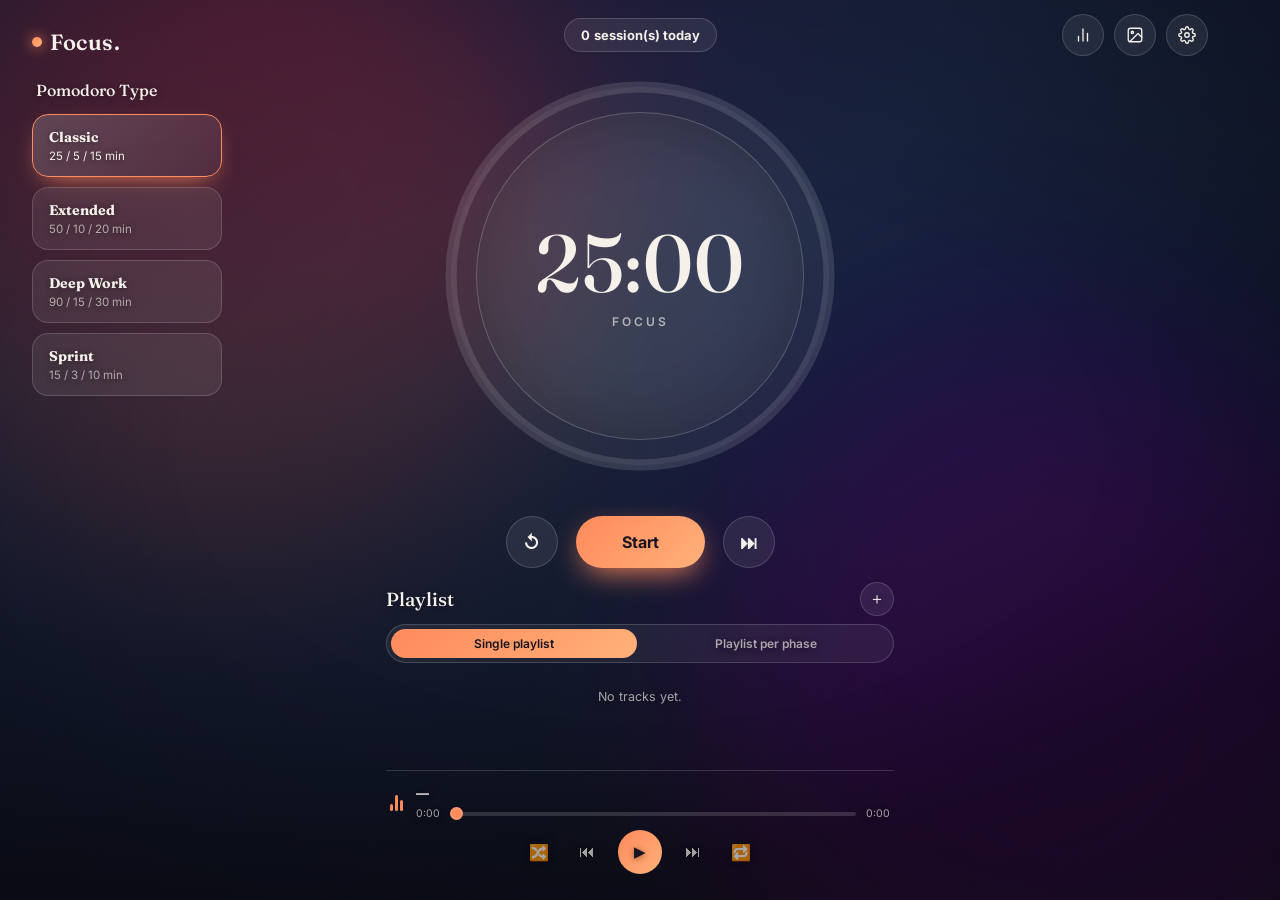
==== index.html @ 5d807a38 "langage" ====
<!doctype html>
<html lang="en">
<head>
<meta charset="UTF-8">
<meta name="viewport" content="width=device-width, initial-scale=1.0">
<meta name="description" content="Personalise your Pomodoro session however you like with Focus.">
<title>Focus</title>
<link rel="preconnect" href="https://fonts.googleapis.com">
<link rel="preconnect" href="https://fonts.gstatic.com" crossorigin>
<link href="https://fonts.googleapis.com/css2?family=Fraunces:opsz,wght@9..144,300;9..144,500;9..144,600&family=Inter:wght@400;500;600;700&display=swap" rel="stylesheet">
<link rel="stylesheet" href="style.css">
</head>
<body class="mode-focus">

  <div class="bg-layer" id="bgLayer">
    <div class="bg-base" id="bgBase"></div>
    <img class="custom-bg" id="customBg" alt="">
    <video class="bg-video" id="bgVideo" autoplay loop muted playsinline></video>
    <div class="blob blob-1"></div>
    <div class="blob blob-2"></div>
    <div class="blob blob-3"></div>
    <div class="grain"></div>
    <div class="vignette"></div>
  </div>

  <div class="app">
    <div class="side-fixed">
      <div class="brand"><span class="brand-dot"></span>Focus.</div>
      <aside class="preset-panel">
        <h2 data-i18n="presetPanelTitle">Type de Pomodoro</h2>
        <div class="preset-list" id="presetList"></div>
      </aside>
    </div>

    <header class="topbar">
      <div class="session-badge"><span id="sessionCount">0</span> <span id="sessionLabel" data-i18n="sessionsToday">session(s) aujourd'hui</span></div>
      <div class="topbar-actions">
        <button id="statsBtn" class="icon-btn" data-i18n-title="statsBtnTitle" title="Statistiques">
          <svg viewBox="0 0 24 24" fill="none" stroke="currentColor" stroke-width="1.8" stroke-linecap="round" stroke-linejoin="round"><line x1="18" y1="20" x2="18" y2="10"></line><line x1="12" y1="20" x2="12" y2="4"></line><line x1="6" y1="20" x2="6" y2="14"></line></svg>
        </button>
        <button id="bgBtn" class="icon-btn" data-i18n-title="bgBtnTitle" title="Changer l'ambiance">
          <svg viewBox="0 0 24 24" fill="none" stroke="currentColor" stroke-width="1.8" stroke-linecap="round" stroke-linejoin="round"><rect x="3" y="3" width="18" height="18" rx="3"></rect><circle cx="8.5" cy="8.5" r="1.5"></circle><path d="M21 15l-5-5L5 21"></path></svg>
        </button>
        <button id="settingsBtn" class="icon-btn" data-i18n-title="settingsBtnTitle" title="Réglages">
          <svg viewBox="0 0 24 24" fill="none" stroke="currentColor" stroke-width="1.8" stroke-linecap="round" stroke-linejoin="round"><circle cx="12" cy="12" r="3"></circle><path d="M19.4 15a1.65 1.65 0 0 0 .33 1.82l.06.06a2 2 0 0 1 0 2.83 2 2 0 0 1-2.83 0l-.06-.06a1.65 1.65 0 0 0-1.82-.33 1.65 1.65 0 0 0-1 1.51V21a2 2 0 0 1-2 2 2 2 0 0 1-2-2v-.09A1.65 1.65 0 0 0 9 19.4a1.65 1.65 0 0 0-1.82.33l-.06.06a2 2 0 0 1-2.83 0 2 2 0 0 1 0-2.83l.06-.06a1.65 1.65 0 0 0 .33-1.82 1.65 1.65 0 0 0-1.51-1H3a2 2 0 0 1-2-2 2 2 0 0 1 2-2h.09A1.65 1.65 0 0 0 4.6 9a1.65 1.65 0 0 0-.33-1.82l-.06-.06a2 2 0 0 1 0-2.83 2 2 0 0 1 2.83 0l.06.06a1.65 1.65 0 0 0 1.82.33H9a1.65 1.65 0 0 0 1-1.51V3a2 2 0 0 1 2-2 2 2 0 0 1 2 2v.09a1.65 1.65 0 0 0 1 1.51 1.65 1.65 0 0 0 1.82-.33l.06-.06a2 2 0 0 1 2.83 0 2 2 0 0 1 0 2.83l-.06.06a1.65 1.65 0 0 0-.33 1.82V9a1.65 1.65 0 0 0 1.51 1H21a2 2 0 0 1 2 2 2 2 0 0 1-2 2h-.09a1.65 1.65 0 0 0-1.51 1z"></path></svg>
        </button>
      </div>
    </header>

    <main class="main-grid">
      <div class="center-column">
        <section class="timer-section">
          <div class="timer-card">
            <svg class="progress-ring" viewBox="0 0 300 300">
              <circle class="ring-bg" cx="150" cy="150" r="135"></circle>
              <circle class="ring-fg" id="ringFg" cx="150" cy="150" r="135"></circle>
            </svg>
            <div class="timer-center">
              <div class="time-display" id="timeDisplay">25:00</div>
              <div class="mode-label" id="modeLabel">Focus</div>
            </div>
          </div>

          <div class="controls">
            <button class="ctrl-btn secondary" id="resetBtn" data-i18n-title="resetBtnTitle" title="Réinitialiser">↺</button>
            <button class="ctrl-btn primary" id="startBtn" data-i18n="startBtnStart">Démarrer</button>
            <button class="ctrl-btn secondary" id="skipBtn" data-i18n-title="skipBtnTitle" title="Passer au suivant">⏭</button>
          </div>
        </section>

        <aside class="playlist-panel" id="playlistPanel">
          <div class="playlist-header">
            <h2>Playlist</h2>
            <div>
              <button id="addTracksBtn" class="icon-btn small" data-i18n-title="addTracksBtnTitle" title="Ajouter des morceaux">＋</button>
              <input type="file" id="fileInput" accept="audio/*" multiple hidden>
            </div>
          </div>

          <div class="playlist-mode-toggle" id="playlistModeToggle">
            <button class="pmode-btn" data-plmode="unique" data-i18n="plModeUnique">Playlist unique</button>
            <button class="pmode-btn" data-plmode="perphase" data-i18n="plModePerPhase">Playlist par phase</button>
          </div>

          <div class="playlist-phase-tabs" id="playlistPhaseTabs" hidden>
            <button class="pl-phase-tab" data-mode="focus" data-i18n="phaseFocus">Focus</button>
            <button class="pl-phase-tab" data-mode="short" data-i18n="phaseShort">Pause courte</button>
            <button class="pl-phase-tab" data-mode="long" data-i18n="phaseLong">Pause longue</button>
          </div>
          <p class="playlist-scope-label" id="playlistScopeLabel" hidden></p>
          <p class="playlist-readonly-note" id="playlistReadonlyNote" data-i18n="readonlyNote" hidden>Cette playlist se lira automatiquement au démarrage de cette phase.</p>

          <ul class="track-list" id="trackList"></ul>

          <div class="spotify-widget" id="spotifyWidgetContainer"></div>

          <div class="now-playing" id="nowPlaying">
            <div class="eq" id="eqIcon"><span></span><span></span><span></span></div>
            <div class="np-info">
              <div class="np-title" id="npTitle">—</div>
              <div class="np-progress-wrap">
                <span id="npCurrent">0:00</span>
                <input type="range" id="seekBar" min="0" max="100" value="0" step="0.1">
                <span id="npDuration">0:00</span>
              </div>
            </div>
          </div>

          <div class="player-controls">
            <button class="player-btn" id="shuffleBtn" data-i18n-title="shuffleTitle" title="Aléatoire">🔀</button>
            <button class="player-btn" id="prevBtn" data-i18n-title="prevTitle" title="Précédent">⏮</button>
            <button class="player-btn play" id="playPauseBtn" data-i18n-title="playPauseTitle" title="Lecture/Pause">▶</button>
            <button class="player-btn" id="nextBtn" data-i18n-title="nextTitle" title="Suivant">⏭</button>
            <button class="player-btn" id="repeatBtn" data-i18n-title="repeatTitle" title="Répéter">🔁</button>
          </div>
        </aside>
      </div>
    </main>
  </div>

  <div class="modal-overlay" id="statsModal">
    <div class="modal">
      <div class="modal-header">
        <h3 data-i18n="statsModalTitle">Statistiques</h3>
        <button class="icon-btn" id="closeStats">✕</button>
      </div>
      <div class="modal-body">
        <p class="stats-summary" id="statsSummary"></p>
        <div class="stats-chart-wrap">
          <div class="stats-axis" id="statsAxis"></div>
          <div class="stats-chart" id="statsChart"></div>
        </div>
      </div>
    </div>
  </div>

  <div class="modal-overlay" id="settingsModal">
    <div class="modal">
      <div class="modal-header">
        <h3 data-i18n="settingsModalTitle">Réglages</h3>
        <button class="icon-btn" id="closeSettings">✕</button>
      </div>
      <div class="modal-body">
        <div class="field">
          <span data-i18n="fieldLanguage">Langue</span>
          <div class="lang-toggle" id="langToggle">
            <button type="button" class="lang-btn" data-lang="fr">FR</button>
            <button type="button" class="lang-btn" data-lang="en">EN</button>
          </div>
        </div>
        <label class="field"><span data-i18n="fieldFocusDuration">Durée Focus (min)</span><input type="number" id="focusInput" min="1" max="120" value="25"></label>
        <label class="field"><span data-i18n="fieldShortDuration">Pause courte (min)</span><input type="number" id="shortInput" min="1" max="60" value="5"></label>
        <label class="field"><span data-i18n="fieldLongDuration">Pause longue (min)</span><input type="number" id="longInput" min="1" max="90" value="15"></label>
        <label class="field"><span data-i18n="fieldInterval">Pause longue toutes les (sessions)</span><input type="number" id="intervalInput" min="2" max="8" value="4"></label>
        <button type="button" class="text-btn" id="resetDurations" data-i18n="resetDurationsBtn">Réinitialiser les durées par défaut</button>
        <label class="field toggle-field"><span data-i18n="fieldSound">Son de fin de session</span><input type="checkbox" id="soundToggle" checked></label>
      </div>
      <div class="modal-footer">
        <button class="ctrl-btn primary" id="saveSettings" data-i18n="saveSettingsBtn">Enregistrer</button>
      </div>
    </div>
  </div>

  <div class="modal-overlay" id="addTrackModal">
    <div class="modal">
      <div class="modal-header">
        <h3 data-i18n="addTrackModalTitle">Ajouter des morceaux</h3>
        <button class="icon-btn" id="closeAddTrack">✕</button>
      </div>
      <div class="modal-body">
        <div class="link-input-section">
          <label class="field-label" data-i18n="spotifyLinkLabel">Playlist Spotify (lien de partage)</label>
          <div class="link-input-row">
            <input type="text" id="spotifyLinkInput" data-i18n-placeholder="spotifyLinkPlaceholder" placeholder="https://open.spotify.com/playlist/...">
            <button type="button" class="text-btn" id="spotifyLinkAddBtn" data-i18n="spotifyLinkAddBtn">Ajouter</button>
          </div>
        </div>
        <div class="modal-divider"></div>
        <div class="dropzone" id="dropzone">
          <p><span data-i18n="dropzoneMain">Glisse tes morceaux ici</span><br><span data-i18n="dropzoneSub">ou clique pour parcourir</span></p>
        </div>
      </div>
    </div>
  </div>

  <div class="modal-overlay" id="bgModal">
    <div class="modal">
      <div class="modal-header">
        <h3 data-i18n="bgModalTitle">Ambiance</h3>
        <button class="icon-btn" id="closeBg">✕</button>
      </div>
      <div class="modal-body">
        <p class="modal-hint" data-i18n="bgModalHint">Choisis un fond différent pour chaque phase : dégradé, image ou vidéo animée.</p>

        <div class="bg-phase-tabs" id="bgPhaseTabs">
          <button class="bg-phase-tab" data-mode="focus" data-i18n="phaseFocus">Focus</button>
          <button class="bg-phase-tab" data-mode="short" data-i18n="phaseShort">Pause courte</button>
          <button class="bg-phase-tab" data-mode="long" data-i18n="phaseLong">Pause longue</button>
        </div>

        <div class="preset-grid" id="presetGrid">
          <button class="preset-swatch preset-aurora" data-preset="aurora" data-i18n-title="presetAurora" title="Aurore"></button>
          <button class="preset-swatch preset-dusk" data-preset="dusk" data-i18n-title="presetDusk" title="Crépuscule"></button>
          <button class="preset-swatch preset-forest" data-preset="forest" data-i18n-title="presetForest" title="Forêt"></button>
          <button class="preset-swatch preset-ocean" data-preset="ocean" data-i18n-title="presetOcean" title="Océan"></button>
          <button class="preset-swatch preset-rose" data-preset="rose" data-i18n-title="presetRose" title="Rosé"></button>
          <button class="preset-swatch preset-midnight" data-preset="midnight" data-i18n-title="presetMidnight" title="Minuit"></button>
        </div>

        <div class="link-input-section">
          <label class="field-label" data-i18n="pinterestLinkLabel">Fond depuis un lien d'image (ex. Pinterest)</label>
          <div class="link-input-row">
            <input type="text" id="pinterestLinkInput" data-i18n-placeholder="pinterestLinkPlaceholder" placeholder="https://i.pinimg.com/...">
            <button type="button" class="text-btn" id="pinterestLinkAddBtn" data-i18n="pinterestLinkAddBtn">Ajouter</button>
          </div>
          <p class="modal-hint" data-i18n="pinterestLinkHint">Sur Pinterest : clic droit sur l'image de l'épingle → "Copier l'adresse de l'image".</p>
        </div>
        <div class="modal-divider"></div>

        <div class="bg-upload-row">
          <label class="upload-btn"><span data-i18n="uploadImageBtn">Importer une image</span>
            <input type="file" id="bgFileInput" accept="image/*" hidden>
          </label>
          <label class="upload-btn"><span data-i18n="uploadVideoBtn">Importer une vidéo</span>
            <input type="file" id="bgVideoInput" accept="video/*" hidden>
          </label>
        </div>
        <p class="bg-current-label" id="bgCurrentLabel"></p>
        <button class="text-btn" id="removeCustomBg" data-i18n="removeCustomBgBtn">Retirer le fond personnalisé de cette phase</button>
      </div>
    </div>
  </div>

  <audio id="audioPlayer" preload="metadata"></audio>
  <div class="toast" id="toast" hidden></div>
  <script src="script.js"></script>
</body>
</html>
---- style.css ----
:root {
  --glass-bg: rgba(255,255,255,0.08);
  --glass-border: rgba(255,255,255,0.16);
  --glass-bg-strong: rgba(20,16,28,0.55);
  --text: #f5f1ea;
  --text-dim: rgba(245,241,234,0.65);
  --text-shadow: 0 1px 6px rgba(0,0,0,0.45);
  --accent: #ff8a5b;
  --accent-2: #ff6b9d;
  --radius-lg: 28px;
  --radius-md: 18px;
}

/* Fond personnalisé (image/vidéo) trop clair pour du texte blanc : on bascule en texte sombre */
body.bg-is-light {
  --text: #1c1622;
  --text-dim: rgba(28,22,34,0.7);
  --text-shadow: 0 1px 6px rgba(255,255,255,0.6);
}

body.mode-focus   { --accent: #ff8a5b; --accent-2: #ffb17a; --mode-a: #ff8a5b; --mode-b: #ff6b9d; --mode-c: #6a3fa0; }
body.mode-short    { --accent: #4ecdc4; --accent-2: #6bd6c0; --mode-a: #4ecdc4; --mode-b: #2b7a78; --mode-c: #1c4b56; }
body.mode-long     { --accent: #9d8cf6; --accent-2: #c7b8ff; --mode-a: #7b6cf6; --mode-b: #a685e2; --mode-c: #4c3a8f; }

* { box-sizing: border-box; }
html, body { height: 100%; }
body {
  margin: 0;
  font-family: 'Inter', system-ui, sans-serif;
  color: var(--text);
  overflow-x: hidden;
  min-height: 100vh;
}

/* ---------- Background ---------- */
.bg-layer {
  position: fixed;
  inset: 0;
  z-index: -1;
  overflow: hidden;
  background: #120e18;
}
.bg-base {
  position: absolute; inset: 0;
  background: radial-gradient(120% 100% at 15% 10%, #2a1e3f 0%, #150f22 55%, #0c0a12 100%);
  transition: background 1.2s ease;
}
body.preset-aurora .bg-base { background: radial-gradient(120% 100% at 20% 0%, #2b1e46 0%, #17233e 45%, #0b0d18 100%); }
body.preset-dusk .bg-base { background: radial-gradient(120% 100% at 80% 10%, #3d1f3a 0%, #23142f 45%, #0e0a16 100%); }
body.preset-forest .bg-base { background: radial-gradient(120% 100% at 20% 90%, #163326 0%, #0f2620 45%, #0a1512 100%); }
body.preset-ocean .bg-base { background: radial-gradient(120% 100% at 80% 90%, #0e2f44 0%, #0b2434 45%, #060f18 100%); }
body.preset-rose .bg-base { background: radial-gradient(120% 100% at 30% 10%, #4a1f33 0%, #2c1524 45%, #150a12 100%); }
body.preset-midnight .bg-base { background: radial-gradient(120% 100% at 50% 0%, #131a33 0%, #0c0f22 45%, #060712 100%); }

.custom-bg {
  position: absolute; inset: 0;
  width: 100%; height: 100%;
  object-fit: cover;
  display: none;
}
body.has-custom-bg .custom-bg { display: block; }
body.has-custom-bg .bg-base { display: none; }

.bg-video {
  position: absolute; inset: 0;
  width: 100%; height: 100%;
  object-fit: cover;
  display: none;
}
body.has-custom-video .bg-video { display: block; }
body.has-custom-video .bg-base { display: none; }
body.has-custom-video .custom-bg { display: none; }

.blob {
  position: absolute;
  width: 55vmax; height: 55vmax;
  border-radius: 50%;
  filter: blur(90px);
  mix-blend-mode: soft-light;
  opacity: 0.75;
  transition: background 1s ease;
  will-change: transform;
}
.blob-1 { background: var(--mode-a); top: -15%; left: -10%; animation: float1 22s ease-in-out infinite; }
.blob-2 { background: var(--mode-b); bottom: -20%; right: -10%; animation: float2 26s ease-in-out infinite; }
.blob-3 { background: var(--mode-c); top: 30%; left: 55%; animation: float3 30s ease-in-out infinite; }

@keyframes float1 { 0%,100% { transform: translate(0,0) scale(1); } 50% { transform: translate(8%,10%) scale(1.15); } }
@keyframes float2 { 0%,100% { transform: translate(0,0) scale(1); } 50% { transform: translate(-6%,-8%) scale(1.1); } }
@keyframes float3 { 0%,100% { transform: translate(0,0) scale(1); } 50% { transform: translate(-10%,6%) scale(0.9); } }

.grain {
  position: absolute; inset: 0;
  opacity: 0.05;
  mix-blend-mode: overlay;
  background-image: url("data:image/svg+xml;utf8,<svg xmlns='http://www.w3.org/2000/svg' width='120' height='120'><filter id='n'><feTurbulence type='fractalNoise' baseFrequency='0.9' numOctaves='2' stitchTiles='stitch'/></filter><rect width='100%25' height='100%25' filter='url(%23n)'/></svg>");
}
.vignette {
  position: absolute; inset: 0;
  background: radial-gradient(120% 100% at 50% 50%, transparent 30%, rgba(6,5,10,0.55) 100%);
}

/* ---------- Layout ---------- */
.app {
  position: relative;
  max-width: 1200px;
  margin: 0 auto;
  padding: 18px 32px 20px;
  min-height: 100vh;
  height: 100vh;
  display: flex;
  flex-direction: column;
}

.side-fixed {
  position: fixed;
  top: 28px;
  left: 32px;
  width: 190px;
  z-index: 5;
  display: flex;
  flex-direction: column;
  gap: 24px;
}
.topbar {
  position: relative;
  display: flex;
  align-items: center;
  justify-content: center;
  gap: 16px;
  margin-bottom: 14px;
}
.brand {
  font-family: 'Fraunces', serif;
  font-weight: 600;
  font-size: 22px;
  display: flex;
  align-items: center;
  gap: 8px;
  letter-spacing: 0.5px;
}
.brand-dot {
  width: 10px; height: 10px; border-radius: 50%;
  background: linear-gradient(135deg, var(--accent), var(--accent-2));
  box-shadow: 0 0 14px var(--accent);
}
.session-badge {
  font-size: 13px;
  color: var(--text-dim);
  background: var(--glass-bg);
  border: 1px solid var(--glass-border);
  padding: 8px 16px;
  border-radius: 999px;
  backdrop-filter: blur(14px);
}
.session-badge span { color: var(--text); font-weight: 700; }
.topbar-actions {
  display: flex;
  gap: 10px;
  position: absolute;
  right: 0;
  top: 50%;
  transform: translateY(-50%);
}

.icon-btn {
  width: 42px; height: 42px;
  border-radius: 50%;
  border: 1px solid var(--glass-border);
  background: var(--glass-bg);
  color: var(--text);
  font-size: 17px;
  cursor: pointer;
  backdrop-filter: blur(14px);
  transition: transform .2s ease, background .2s ease;
  display: flex; align-items: center; justify-content: center;
}
.icon-btn:hover { transform: translateY(-2px); background: rgba(255,255,255,0.14); }
.icon-btn.small { width: 34px; height: 34px; font-size: 16px; }
.icon-btn svg { width: 18px; height: 18px; flex-shrink: 0; }

.main-grid {
  flex: 1;
  min-height: 0;
  display: flex;
  justify-content: center;
}

.center-column {
  flex: 1;
  min-width: 0;
  display: flex;
  flex-direction: column;
  align-items: center;
  justify-content: flex-start;
  gap: 14px;
}

/* ---------- Pomodoro type presets ---------- */
.preset-panel {
  display: flex;
  flex-direction: column;
  gap: 12px;
}
.preset-panel h2 {
  font-family: 'Fraunces', serif;
  font-weight: 500;
  font-size: 16px;
  margin: 0 0 2px 4px;
  text-shadow: var(--text-shadow);
}
.preset-list {
  display: flex;
  flex-direction: column;
  gap: 10px;
}
.preset-btn {
  display: flex;
  flex-direction: column;
  align-items: flex-start;
  gap: 3px;
  width: 100%;
  padding: 13px 16px;
  border-radius: 16px;
  border: 1px solid var(--glass-border);
  background: var(--glass-bg);
  backdrop-filter: blur(14px);
  color: var(--text);
  text-shadow: var(--text-shadow);
  cursor: pointer;
  text-align: left;
  font-family: inherit;
  transition: transform .2s ease, background .2s ease, border-color .2s ease;
}
.preset-btn:hover { transform: translateY(-2px); background: rgba(255,255,255,0.14); }
.preset-btn.active {
  border-color: var(--accent);
  background: linear-gradient(135deg, rgba(255,255,255,0.18), rgba(255,255,255,0.06));
  box-shadow: 0 10px 26px -12px var(--accent);
}
.preset-btn .p-label { font-weight: 700; font-size: 14px; font-family: 'Fraunces', serif; }
.preset-btn .p-desc { font-size: 11.5px; color: var(--text-dim); }
.preset-btn.active .p-desc { color: var(--text); }

@media (max-width: 1040px) {
  .side-fixed {
    position: static;
    width: 100%;
    max-width: 520px;
    margin: 0 auto 20px;
  }
  .preset-list { flex-direction: row; flex-wrap: wrap; }
  .preset-btn { width: auto; flex: 1 1 45%; }
}

/* ---------- Timer ---------- */
.timer-section {
  display: flex;
  flex-direction: column;
  align-items: center;
  padding: 0 10px;
  flex-shrink: 0;
}

.timer-card {
  position: relative;
  width: min(62vmin, 420px);
  height: min(62vmin, 420px);
  display: flex;
  align-items: center;
  justify-content: center;
}
.progress-ring {
  position: absolute; inset: 0;
  width: 100%; height: 100%;
  transform: rotate(-90deg);
  filter: drop-shadow(0 10px 40px rgba(0,0,0,0.35));
}
.ring-bg {
  fill: rgba(255,255,255,0.05);
  stroke: rgba(255,255,255,0.12);
  stroke-width: 8;
}
.ring-fg {
  fill: transparent;
  stroke: var(--accent);
  stroke-width: 8;
  stroke-linecap: round;
  stroke-dasharray: 848.23;
  stroke-dashoffset: 0;
  transition: stroke-dashoffset 1s linear, stroke .6s ease;
}
.timer-center {
  position: relative;
  text-align: center;
  background: var(--glass-bg);
  border: 1px solid var(--glass-border);
  backdrop-filter: blur(20px);
  width: 78%; height: 78%;
  border-radius: 50%;
  display: flex;
  flex-direction: column;
  align-items: center;
  justify-content: center;
  box-shadow: inset 0 0 60px rgba(0,0,0,0.25);
}
.time-display {
  font-family: 'Fraunces', serif;
  font-weight: 500;
  font-size: clamp(48px, 9vmin, 84px);
  letter-spacing: 1px;
  line-height: 1;
  font-variant-numeric: tabular-nums;
}
.mode-label {
  margin-top: 10px;
  text-transform: uppercase;
  letter-spacing: 3px;
  font-size: 12px;
  color: var(--text-dim);
  font-weight: 600;
}

.controls {
  display: flex;
  align-items: center;
  gap: 18px;
  margin-top: 30px;
}
.ctrl-btn {
  border: none;
  cursor: pointer;
  font-family: inherit;
  font-weight: 700;
  transition: transform .2s ease, box-shadow .2s ease, background .2s ease;
}
.ctrl-btn.primary {
  padding: 16px 46px;
  border-radius: 999px;
  font-size: 16px;
  color: #1a1420;
  background: linear-gradient(135deg, var(--accent), var(--accent-2));
  box-shadow: 0 10px 30px -8px var(--accent);
}
.ctrl-btn.primary:hover { transform: translateY(-2px) scale(1.02); }
.ctrl-btn.primary.is-running { background: linear-gradient(135deg, #e2574a, #ff7a7a); box-shadow: 0 10px 30px -8px #e2574a; }
.ctrl-btn.secondary {
  width: 52px; height: 52px;
  border-radius: 50%;
  background: var(--glass-bg);
  border: 1px solid var(--glass-border);
  color: var(--text);
  font-size: 18px;
  backdrop-filter: blur(14px);
}
.ctrl-btn.secondary:hover { transform: translateY(-2px); background: rgba(255,255,255,0.14); }

/* ---------- Playlist panel ---------- */
.playlist-panel {
  background: transparent;
  border: none;
  padding: 0 6px 6px;
  display: flex;
  flex-direction: column;
  gap: 8px;
  width: 100%;
  max-width: 520px;
  margin: 0 auto;
  min-height: 0;
  flex: 1;
}
.playlist-panel .track-list {
  max-height: min(18vh, 140px);
}
.playlist-panel, .playlist-panel * {
  text-shadow: var(--text-shadow);
}
.playlist-header {
  display: flex;
  align-items: center;
  justify-content: space-between;
}
.playlist-header h2 {
  font-family: 'Fraunces', serif;
  font-weight: 500;
  font-size: 19px;
  margin: 0;
}

.playlist-mode-toggle {
  display: flex;
  gap: 6px;
  background: rgba(255,255,255,0.06);
  border: 1px solid var(--glass-border);
  padding: 4px;
  border-radius: 999px;
}
.pmode-btn {
  flex: 1;
  border: none;
  background: transparent;
  color: var(--text-dim);
  padding: 7px 8px;
  border-radius: 999px;
  cursor: pointer;
  font-size: 12px;
  font-weight: 600;
  font-family: inherit;
  text-shadow: var(--text-shadow);
  transition: all .2s ease;
}
.pmode-btn.active {
  background: linear-gradient(135deg, var(--accent), var(--accent-2));
  color: #1a1420;
  text-shadow: none;
}

.playlist-scope-label {
  text-align: center;
  font-size: 11.5px;
  font-weight: 600;
  letter-spacing: 1px;
  text-transform: uppercase;
  color: var(--accent);
  margin: -4px 0 0;
}
.playlist-readonly-note {
  text-align: center;
  font-size: 11px;
  color: var(--text-dim);
  line-height: 1.4;
  margin: -2px 0 0;
}
.track-list.readonly .track-item { cursor: default; }
.track-list.readonly .track-item:hover { background: none; }

.playlist-phase-tabs {
  display: flex;
  gap: 6px;
}
.playlist-phase-tabs[hidden] {
  display: none;
}
.pl-phase-tab {
  flex: 1;
  border: 1px solid var(--glass-border);
  background: rgba(255,255,255,0.05);
  color: var(--text-dim);
  padding: 7px 4px;
  border-radius: 10px;
  cursor: pointer;
  font-size: 11.5px;
  font-weight: 600;
  font-family: inherit;
  text-shadow: var(--text-shadow);
  transition: all .2s ease;
}
.pl-phase-tab.active {
  border-color: var(--accent);
  background: rgba(255,255,255,0.14);
  color: var(--text);
}

.dropzone {
  border: 1.5px dashed var(--glass-border);
  border-radius: var(--radius-md);
  padding: 16px 10px;
  text-align: center;
  color: var(--text-dim);
  font-size: 12.5px;
  cursor: pointer;
  transition: border-color .2s ease, background .2s ease;
}
.dropzone span[data-i18n="dropzoneSub"] { opacity: 0.7; }
.dropzone.drag-over { border-color: var(--accent); background: rgba(255,255,255,0.06); color: var(--text); }

.track-list {
  list-style: none;
  margin: 0; padding: 0;
  overflow-y: auto;
  flex: 1;
  min-height: 60px;
  display: flex;
  flex-direction: column;
  gap: 4px;
}
.track-list::-webkit-scrollbar { width: 6px; }
.track-list::-webkit-scrollbar-thumb { background: rgba(255,255,255,0.15); border-radius: 4px; }

.track-item {
  display: flex;
  align-items: center;
  gap: 10px;
  padding: 9px 10px;
  border-radius: 12px;
  cursor: pointer;
  transition: background .18s ease;
}
.track-item:hover { background: rgba(255,255,255,0.06); }
.track-item.playing { background: rgba(255,255,255,0.1); }
.track-item .t-index { width: 18px; font-size: 12px; color: var(--text-dim); flex-shrink: 0; }
.track-item.playing .t-index { color: var(--accent); }
.track-item .t-name {
  flex: 1;
  font-size: 13.5px;
  white-space: nowrap;
  overflow: hidden;
  text-overflow: ellipsis;
}
.track-item .t-dur { font-size: 11.5px; color: var(--text-dim); flex-shrink: 0; }
.track-item .t-remove {
  flex-shrink: 0;
  background: none; border: none; color: var(--text-dim);
  cursor: pointer; font-size: 13px; opacity: 0; transition: opacity .15s ease;
  padding: 2px 4px;
}
.track-item:hover .t-remove { opacity: 1; }
.track-item .t-remove:hover { color: #ff7a7a; }

.playlist-empty-hint {
  text-align: center;
  color: var(--text-dim);
  font-size: 12.5px;
  padding: 18px 6px;
}

.now-playing {
  display: flex;
  align-items: center;
  gap: 10px;
  padding: 10px 4px 2px;
  border-top: 1px solid var(--glass-border);
  padding-top: 14px;
}
.now-playing[hidden] {
  display: none;
}
.eq {
  display: flex;
  align-items: flex-end;
  gap: 2px;
  width: 16px; height: 16px;
  flex-shrink: 0;
}
.eq span {
  width: 3px;
  background: var(--accent);
  border-radius: 2px;
  animation: eq 1s ease-in-out infinite;
}
.eq span:nth-child(1) { height: 40%; animation-delay: 0s; }
.eq span:nth-child(2) { height: 100%; animation-delay: .2s; }
.eq span:nth-child(3) { height: 65%; animation-delay: .4s; }
.now-playing.paused .eq span { animation-play-state: paused; }
@keyframes eq { 0%,100% { transform: scaleY(0.4); } 50% { transform: scaleY(1); } }

.np-info { flex: 1; min-width: 0; }
.np-title {
  font-size: 13px; font-weight: 600;
  white-space: nowrap; overflow: hidden; text-overflow: ellipsis;
  margin-bottom: 6px;
}
.np-progress-wrap { display: flex; align-items: center; gap: 8px; font-size: 10.5px; color: var(--text-dim); }
.np-progress-wrap input[type="range"] { flex: 1; }

input[type="range"] {
  -webkit-appearance: none;
  appearance: none;
  height: 4px;
  border-radius: 4px;
  background: rgba(255,255,255,0.15);
  cursor: pointer;
}
input[type="range"]::-webkit-slider-thumb {
  -webkit-appearance: none;
  width: 13px; height: 13px;
  border-radius: 50%;
  background: var(--accent);
  border: 2px solid #fff2;
  cursor: pointer;
}
input[type="range"]::-moz-range-thumb {
  width: 13px; height: 13px;
  border-radius: 50%;
  background: var(--accent);
  border: 2px solid #fff2;
  cursor: pointer;
}

.player-controls {
  display: flex;
  align-items: center;
  justify-content: center;
  gap: 14px;
}
.player-btn {
  background: none;
  border: none;
  color: var(--text-dim);
  font-size: 16px;
  cursor: pointer;
  width: 34px; height: 34px;
  border-radius: 50%;
  display: flex; align-items: center; justify-content: center;
  transition: color .15s ease, background .15s ease;
}
.player-btn:hover { color: var(--text); background: rgba(255,255,255,0.08); }
.player-btn.active { color: var(--accent); }
.player-btn.play {
  width: 44px; height: 44px;
  background: linear-gradient(135deg, var(--accent), var(--accent-2));
  color: #1a1420;
  font-size: 15px;
}
.player-btn.play:hover { background: linear-gradient(135deg, var(--accent), var(--accent-2)); transform: scale(1.06); }

/* ---------- Modals ---------- */
.modal-overlay {
  position: fixed; inset: 0;
  background: rgba(6,5,10,0.6);
  backdrop-filter: blur(6px);
  display: none;
  align-items: center;
  justify-content: center;
  z-index: 50;
  padding: 20px;
}
.modal-overlay.open { display: flex; }
.modal {
  width: 100%;
  max-width: 420px;
  background: rgba(24,19,32,0.92);
  border: 1px solid var(--glass-border);
  border-radius: var(--radius-lg);
  padding: 22px 24px 26px;
  box-shadow: 0 30px 80px -20px rgba(0,0,0,0.7);
}
.modal-header {
  display: flex;
  align-items: center;
  justify-content: space-between;
  margin-bottom: 16px;
}
.modal-header h3 { font-family: 'Fraunces', serif; font-weight: 500; margin: 0; font-size: 19px; }
.modal-body { display: flex; flex-direction: column; gap: 14px; }
.modal-hint { font-size: 12.5px; color: var(--text-dim); margin: -6px 0 4px; }

.field {
  display: flex;
  align-items: center;
  justify-content: space-between;
  gap: 12px;
  font-size: 13.5px;
  color: var(--text-dim);
}
.lang-toggle {
  display: flex;
  gap: 4px;
  background: rgba(255,255,255,0.06);
  border: 1px solid var(--glass-border);
  padding: 3px;
  border-radius: 999px;
}
.lang-btn {
  border: none;
  background: transparent;
  color: var(--text-dim);
  padding: 6px 12px;
  border-radius: 999px;
  cursor: pointer;
  font-size: 11.5px;
  font-weight: 700;
  font-family: inherit;
  transition: all .2s ease;
}
.lang-btn.active {
  background: linear-gradient(135deg, var(--accent), var(--accent-2));
  color: #1a1420;
}
.field input[type="number"] {
  width: 70px;
  padding: 8px 10px;
  border-radius: 10px;
  border: 1px solid var(--glass-border);
  background: rgba(255,255,255,0.06);
  color: var(--text);
  font-family: inherit;
  font-size: 13.5px;
}
.toggle-field input[type="checkbox"] {
  width: 20px; height: 20px;
  accent-color: var(--accent);
}
.modal-footer { margin-top: 20px; display: flex; justify-content: flex-end; }

.bg-phase-tabs {
  display: flex;
  gap: 6px;
  background: rgba(255,255,255,0.06);
  border: 1px solid var(--glass-border);
  padding: 5px;
  border-radius: 999px;
  margin-bottom: 16px;
}
.bg-phase-tab {
  flex: 1;
  border: none;
  background: transparent;
  color: var(--text-dim);
  padding: 8px 6px;
  border-radius: 999px;
  cursor: pointer;
  font-size: 12px;
  font-weight: 600;
  font-family: inherit;
  transition: all .2s ease;
}
.bg-phase-tab.active {
  background: linear-gradient(135deg, var(--accent), var(--accent-2));
  color: #1a1420;
}

.stats-summary {
  text-align: center;
  font-size: 13.5px;
  color: var(--text-dim);
  margin: 0 0 20px;
}
.stats-summary strong { color: var(--text); font-weight: 700; }

.stats-chart-wrap {
  display: flex;
  gap: 8px;
}
.stats-axis {
  flex-shrink: 0;
  width: 26px;
  display: flex;
  flex-direction: column;
  justify-content: space-between;
  align-items: flex-end;
  height: 90px;
  margin-top: 20px;
}
.stats-axis span {
  font-size: 10px;
  color: var(--text-dim);
  line-height: 1;
}

.stats-chart {
  display: flex;
  flex: 1;
  gap: 8px;
  border-left: 1px solid var(--glass-border);
  padding-left: 8px;
}
.stats-col {
  flex: 1;
  display: flex;
  flex-direction: column;
  align-items: center;
  gap: 6px;
  min-width: 0;
}
.stats-value {
  font-size: 11px;
  color: var(--text-dim);
  font-weight: 600;
  height: 14px;
}
.stats-track {
  width: 100%;
  height: 90px;
  display: flex;
  align-items: flex-end;
}
.stats-bar {
  width: 100%;
  min-height: 3px;
  border-radius: 6px 6px 3px 3px;
  background: linear-gradient(180deg, var(--accent-2), var(--accent));
  transition: height .3s ease;
}
.stats-label {
  font-size: 10.5px;
  color: var(--text-dim);
  text-transform: uppercase;
}
.stats-col.today .stats-value,
.stats-col.today .stats-label { color: var(--accent); font-weight: 700; }

.preset-grid {
  display: grid;
  grid-template-columns: repeat(3, 1fr);
  gap: 10px;
  margin-bottom: 14px;
}
.preset-swatch {
  height: 56px;
  border-radius: 14px;
  border: 2px solid transparent;
  cursor: pointer;
  transition: transform .15s ease, border-color .15s ease;
}
.preset-swatch:hover { transform: translateY(-2px); }
.preset-swatch.selected { border-color: var(--accent); }
.preset-aurora { background: radial-gradient(circle at 30% 20%, #6a5bd6, #17233e); }
.preset-dusk { background: radial-gradient(circle at 70% 20%, #b5498f, #23142f); }
.preset-forest { background: radial-gradient(circle at 30% 80%, #2f9c6f, #0f2620); }
.preset-ocean { background: radial-gradient(circle at 70% 80%, #2a86b8, #0b2434); }
.preset-rose { background: radial-gradient(circle at 30% 20%, #d6597f, #2c1524); }
.preset-midnight { background: radial-gradient(circle at 50% 10%, #4b5aa8, #0c0f22); }

.bg-upload-row {
  display: flex;
  gap: 10px;
  margin-bottom: 4px;
}
.upload-btn {
  flex: 1;
  display: block;
  text-align: center;
  padding: 12px 8px;
  border-radius: 12px;
  border: 1px solid var(--glass-border);
  background: rgba(255,255,255,0.06);
  cursor: pointer;
  font-size: 13px;
  font-weight: 600;
  transition: background .15s ease;
}
.upload-btn:hover { background: rgba(255,255,255,0.12); }
.bg-current-label {
  text-align: center;
  font-size: 11.5px;
  color: var(--text-dim);
  margin: 0;
}
.text-btn {
  background: none;
  border: none;
  color: var(--text-dim);
  font-size: 12.5px;
  text-decoration: underline;
  cursor: pointer;
  padding: 0;
}
.text-btn:hover { color: var(--text); }

/* ---------- Spotify integration (OAuth account connection + Web Playback SDK) ---------- */
.link-input-section {
  display: flex;
  flex-direction: column;
  gap: 8px;
  margin-bottom: 4px;
}
.field-label {
  font-size: 12.5px;
  color: var(--text-dim);
}
.link-input-row {
  display: flex;
  gap: 10px;
  align-items: center;
}
.link-input-row input[type="text"] {
  flex: 1;
  background: rgba(255,255,255,0.06);
  border: 1px solid var(--glass-border);
  border-radius: 10px;
  padding: 9px 12px;
  color: var(--text);
  font-size: 13px;
  font-family: inherit;
}
.modal-divider {
  border-top: 1px solid var(--glass-border);
  margin: 2px 0;
}

.spotify-widget-slot {
  display: flex;
  flex-direction: column;
  gap: 6px;
}
.spotify-widget-slot[hidden] {
  display: none;
}
.spotify-embed-mount iframe {
  border-radius: 12px;
  width: 100%;
}
.spotify-widget-status {
  font-size: 12.5px;
  color: var(--text-dim);
  margin: 0;
}
.spotify-widget-status:empty {
  display: none;
}
.spotify-remove-btn {
  align-self: flex-start;
}

.toast {
  position: fixed;
  bottom: 24px;
  left: 50%;
  transform: translateX(-50%);
  max-width: 90vw;
  padding: 12px 20px;
  border-radius: 999px;
  background: var(--glass-bg-strong);
  border: 1px solid var(--glass-border);
  backdrop-filter: blur(14px);
  color: var(--text);
  font-size: 13px;
  text-align: center;
  z-index: 80;
  box-shadow: 0 15px 40px -12px rgba(0,0,0,0.6);
}
.toast[hidden] { display: none; }

@media (max-width: 520px) {
  .app { padding: 20px 16px 28px; }
  .brand { font-size: 18px; }
  .session-badge { display: none; }
  .controls { gap: 12px; }
  .ctrl-btn.primary { padding: 14px 32px; font-size: 14px; }
}
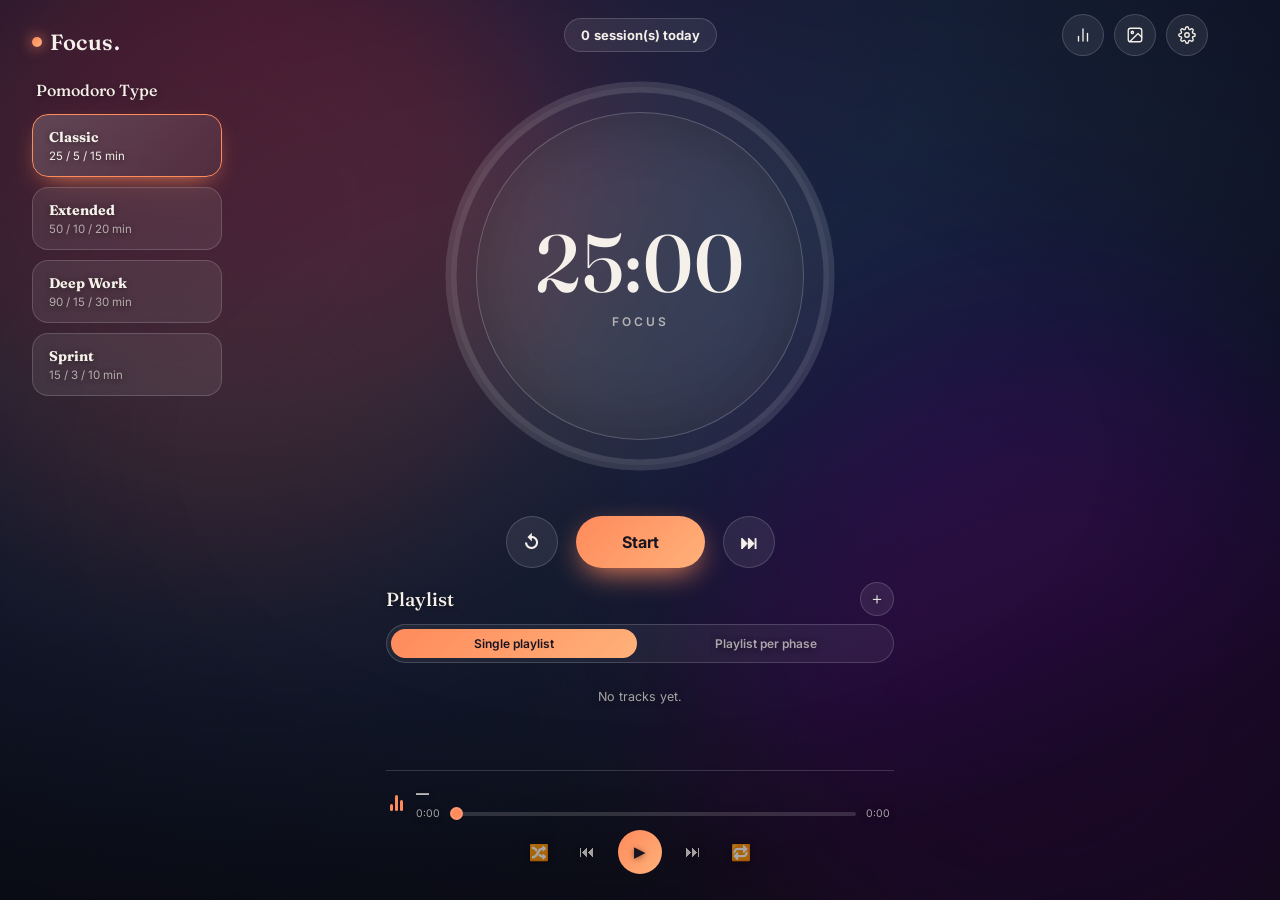
==== commit 3d4d9009: "logo" ====
--- a/index.html
+++ b/index.html
@@ -1,6 +1,7 @@
 <!doctype html>
 <html lang="en">
 <head>
+<link rel="icon" type="image/png" href="favicon.png">
 <meta charset="UTF-8">
 <meta name="viewport" content="width=device-width, initial-scale=1.0">
 <meta name="description" content="Personalise your Pomodoro session however you like with Focus.">
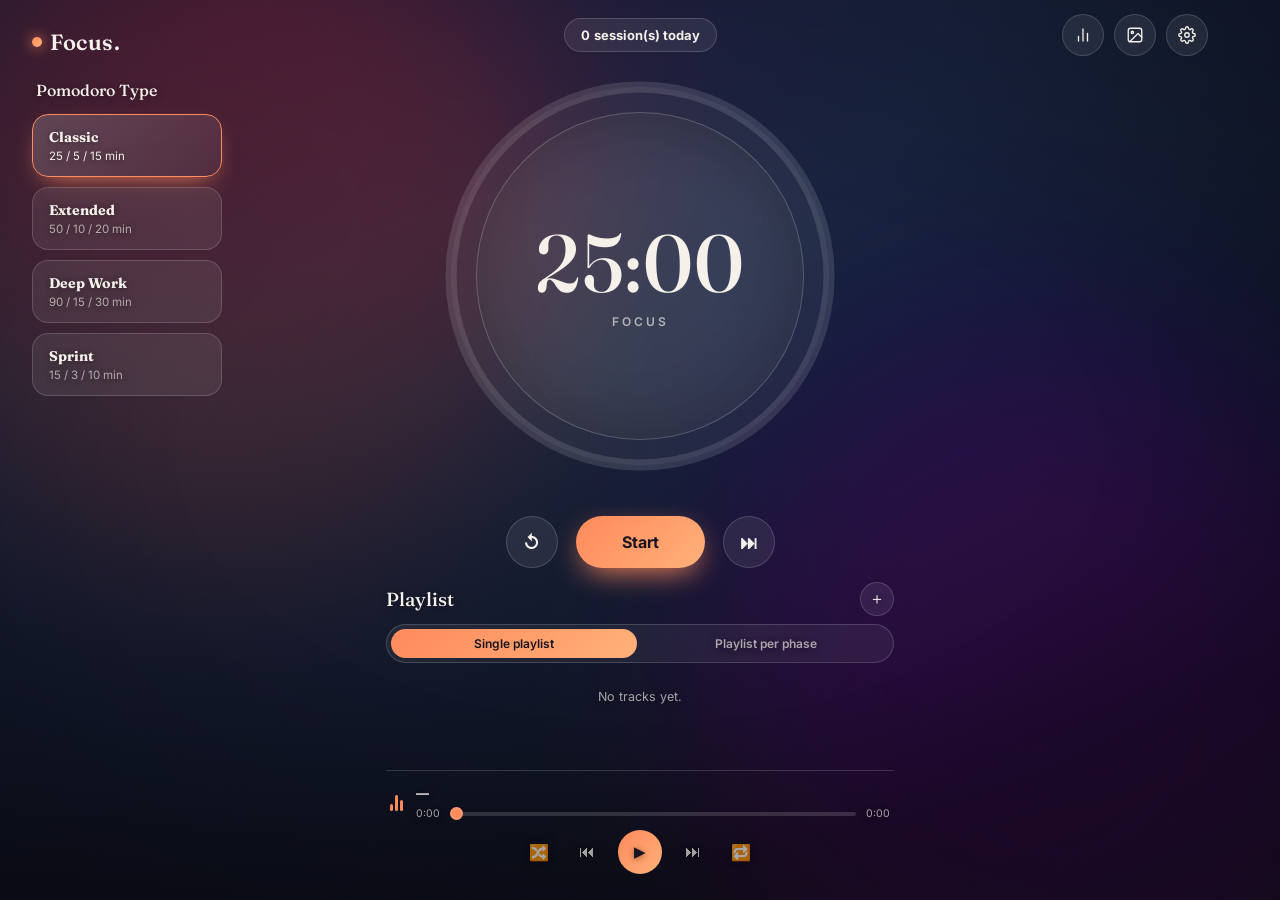
==== commit 6a446367: "Update index.html" ====
--- a/index.html
+++ b/index.html
@@ -1,7 +1,7 @@
 <!doctype html>
 <html lang="en">
 <head>
-<link rel="icon" type="image/png" href="favicon.png">
+<link rel="icon" type="image/png" href="favicon.png.png">
 <meta charset="UTF-8">
 <meta name="viewport" content="width=device-width, initial-scale=1.0">
 <meta name="description" content="Personalise your Pomodoro session however you like with Focus.">
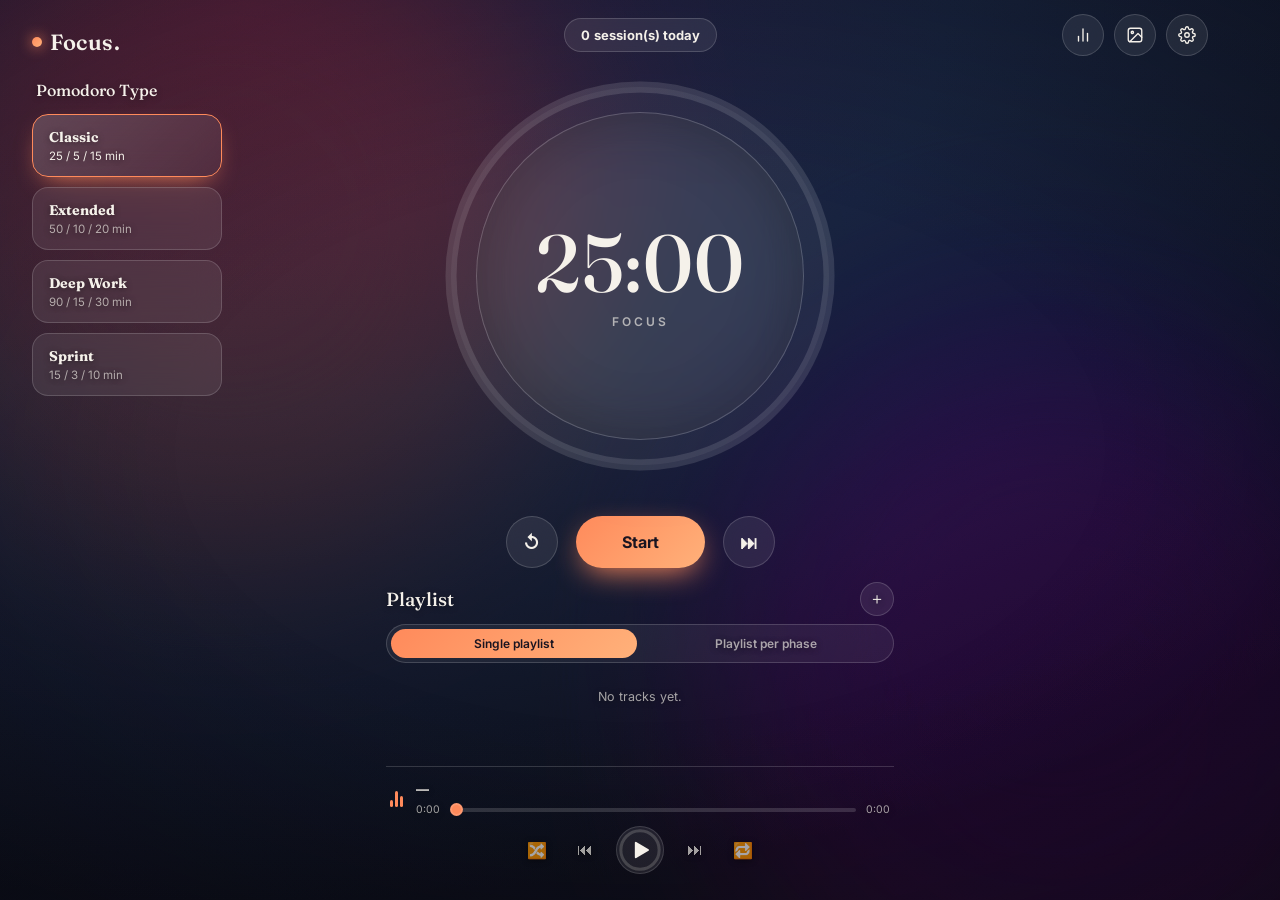
==== commit f099886f: "logo" ====
--- a/index.html
+++ b/index.html
@@ -110,7 +110,14 @@
           <div class="player-controls">
             <button class="player-btn" id="shuffleBtn" data-i18n-title="shuffleTitle" title="Aléatoire">🔀</button>
             <button class="player-btn" id="prevBtn" data-i18n-title="prevTitle" title="Précédent">⏮</button>
-            <button class="player-btn play" id="playPauseBtn" data-i18n-title="playPauseTitle" title="Lecture/Pause">▶</button>
+            <button class="player-btn play" id="playPauseBtn" data-i18n-title="playPauseTitle" title="Lecture/Pause" aria-label="Lecture"><svg class="fp-mark" viewBox="0 0 120 120" aria-hidden="true" focusable="false">
+                <circle class="fp-halo" cx="60" cy="60" r="46"></circle>
+                <circle class="fp-track" cx="60" cy="60" r="50"></circle>
+                <circle class="fp-arc" cx="60" cy="60" r="50"></circle>
+                <g class="fp-head"><circle cx="60" cy="10" r="4.5"></circle></g>
+                <path class="fp-glyph fp-play" d="M49 41 L49 79 L81 60 Z"></path>
+                <g class="fp-glyph fp-pause"><rect x="46" y="43" width="9" height="34" rx="4.5"></rect><rect x="65" y="43" width="9" height="34" rx="4.5"></rect></g>
+              </svg></button>
             <button class="player-btn" id="nextBtn" data-i18n-title="nextTitle" title="Suivant">⏭</button>
             <button class="player-btn" id="repeatBtn" data-i18n-title="repeatTitle" title="Répéter">🔁</button>
           </div>
--- a/style.css
+++ b/style.css
@@ -606,13 +606,93 @@
 }
 .player-btn:hover { color: var(--text); background: rgba(255,255,255,0.08); }
 .player-btn.active { color: var(--accent); }
+/* ---------- Bouton lecture = marque Focus ---------- */
 .player-btn.play {
-  width: 44px; height: 44px;
-  background: linear-gradient(135deg, var(--accent), var(--accent-2));
-  color: #1a1420;
-  font-size: 15px;
-}
-.player-btn.play:hover { background: linear-gradient(135deg, var(--accent), var(--accent-2)); transform: scale(1.06); }
+  --p: 0;
+  width: 48px; height: 48px;
+  padding: 0;
+  background: rgba(255,255,255,0.08);
+  border: 1px solid rgba(255,255,255,0.14);
+  color: var(--text);
+  transition: background .18s ease, border-color .18s ease, transform .18s ease;
+}
+.player-btn.play:hover {
+  background: rgba(255,255,255,0.14);
+  border-color: rgba(255,255,255,0.26);
+  color: var(--text);
+  transform: scale(1.06);
+}
+.player-btn.play:active { transform: scale(0.94); }
+/* fond personnalisé clair : le contour blanc disparaîtrait */
+body.bg-is-light .player-btn.play { background: rgba(0,0,0,0.06); border-color: rgba(0,0,0,0.14); }
+body.bg-is-light .player-btn.play:hover { background: rgba(0,0,0,0.12); border-color: rgba(0,0,0,0.22); }
+.player-btn.play:focus-visible { outline: 2px solid var(--accent); outline-offset: 3px; }
+
+.fp-mark { display: block; width: 100%; height: 100%; }
+
+.fp-track {
+  fill: none;
+  stroke: currentColor;
+  stroke-width: 8;
+  opacity: 0.18;
+}
+.fp-arc {
+  fill: none;
+  stroke: var(--accent);
+  stroke-width: 8;
+  stroke-linecap: round;
+  stroke-dasharray: 314.16px;
+  stroke-dashoffset: calc(314.16px * (1 - var(--p)));
+  transform-box: view-box;
+  transform-origin: center;
+  transform: rotate(-90deg);
+  transition: stroke-dashoffset .28s linear;
+}
+.fp-head {
+  fill: var(--accent);
+  opacity: 0;
+  transform-box: view-box;
+  transform-origin: center;
+  transform: rotate(calc(var(--p) * 360deg));
+  transition: transform .28s linear, opacity .25s ease;
+}
+.player-btn.play.is-playing .fp-head { opacity: 1; }
+
+.fp-halo {
+  fill: none;
+  stroke: var(--accent);
+  stroke-width: 2.5;
+  opacity: 0;
+  transform-box: view-box;
+  transform-origin: center;
+}
+.player-btn.play.is-playing .fp-halo { animation: fp-halo 3.2s ease-out infinite; }
+@keyframes fp-halo {
+  0%   { transform: scale(0.92); opacity: 0; }
+  25%  { opacity: 0.32; }
+  100% { transform: scale(1.18); opacity: 0; }
+}
+
+.fp-glyph {
+  fill: currentColor;
+  transform-box: view-box;
+  transform-origin: center;
+  transition: opacity .2s ease, transform .2s ease;
+}
+.fp-play { stroke: currentColor; stroke-width: 5; stroke-linejoin: round; }
+.fp-pause { opacity: 0; transform: scale(0.7); }
+.player-btn.play.is-playing .fp-play { opacity: 0; transform: scale(0.7); }
+.player-btn.play.is-playing .fp-pause { opacity: 1; transform: scale(1); }
+
+/* saut de piste / seek : on repositionne sans balayer l'anneau à rebours */
+.player-btn.play.fp-jump .fp-arc,
+.player-btn.play.fp-jump .fp-head { transition: none; }
+
+@media (prefers-reduced-motion: reduce) {
+  .player-btn.play.is-playing .fp-halo { animation: none; }
+  .player-btn.play:hover, .player-btn.play:active { transform: none; }
+  .fp-arc, .fp-head, .fp-glyph { transition: none; }
+}
 
 /* ---------- Modals ---------- */
 .modal-overlay {
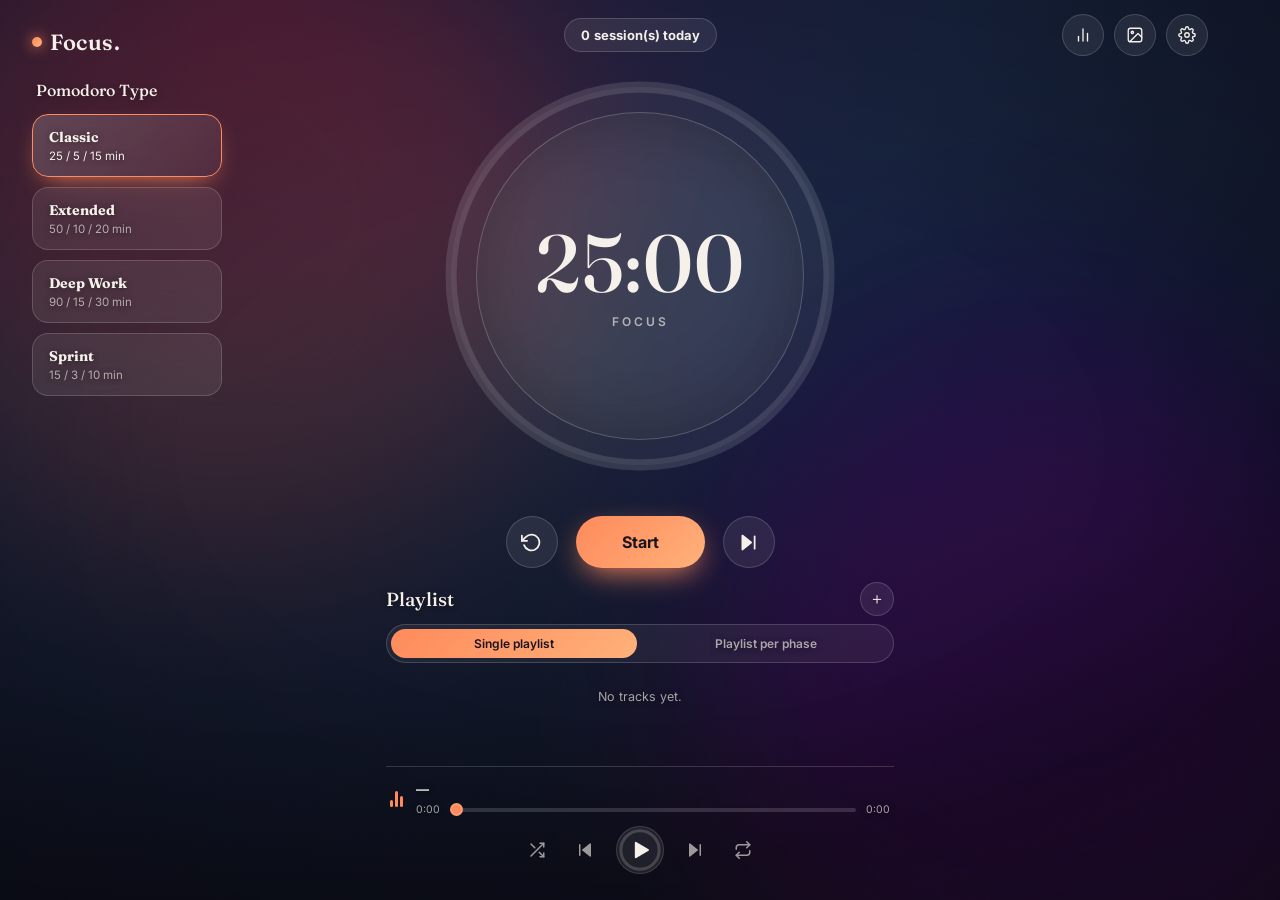
==== commit 6c82eb11: "logo" ====
--- a/index.html
+++ b/index.html
@@ -63,9 +63,9 @@
           </div>
 
           <div class="controls">
-            <button class="ctrl-btn secondary" id="resetBtn" data-i18n-title="resetBtnTitle" title="Réinitialiser">↺</button>
+            <button class="ctrl-btn secondary" id="resetBtn" data-i18n-title="resetBtnTitle" title="Réinitialiser"><svg class="ic" viewBox="0 0 24 24" aria-hidden="true" focusable="false"><path d="M1 4v6h6"/><path d="M3.51 15a9 9 0 1 0 2.13-9.36L1 10"/></svg></button>
             <button class="ctrl-btn primary" id="startBtn" data-i18n="startBtnStart">Démarrer</button>
-            <button class="ctrl-btn secondary" id="skipBtn" data-i18n-title="skipBtnTitle" title="Passer au suivant">⏭</button>
+            <button class="ctrl-btn secondary" id="skipBtn" data-i18n-title="skipBtnTitle" title="Passer au suivant"><svg class="ic" viewBox="0 0 24 24" aria-hidden="true" focusable="false"><path class="ic-fill" d="M5 4l10 8-10 8z"/><path d="M19 5v14"/></svg></button>
           </div>
         </section>
 
@@ -108,8 +108,8 @@
           </div>
 
           <div class="player-controls">
-            <button class="player-btn" id="shuffleBtn" data-i18n-title="shuffleTitle" title="Aléatoire">🔀</button>
-            <button class="player-btn" id="prevBtn" data-i18n-title="prevTitle" title="Précédent">⏮</button>
+            <button class="player-btn" id="shuffleBtn" data-i18n-title="shuffleTitle" title="Aléatoire"><svg class="ic" viewBox="0 0 24 24" aria-hidden="true" focusable="false"><path d="M16 3h5v5"/><path d="M4 20 21 3"/><path d="M21 16v5h-5"/><path d="m15 15 6 6"/><path d="m4 4 5 5"/></svg></button>
+            <button class="player-btn" id="prevBtn" data-i18n-title="prevTitle" title="Précédent"><svg class="ic" viewBox="0 0 24 24" aria-hidden="true" focusable="false"><path class="ic-fill" d="M19 20 9 12l10-8z"/><path d="M5 19V5"/></svg></button>
             <button class="player-btn play" id="playPauseBtn" data-i18n-title="playPauseTitle" title="Lecture/Pause" aria-label="Lecture"><svg class="fp-mark" viewBox="0 0 120 120" aria-hidden="true" focusable="false">
                 <circle class="fp-halo" cx="60" cy="60" r="46"></circle>
                 <circle class="fp-track" cx="60" cy="60" r="50"></circle>
@@ -118,8 +118,8 @@
                 <path class="fp-glyph fp-play" d="M49 41 L49 79 L81 60 Z"></path>
                 <g class="fp-glyph fp-pause"><rect x="46" y="43" width="9" height="34" rx="4.5"></rect><rect x="65" y="43" width="9" height="34" rx="4.5"></rect></g>
               </svg></button>
-            <button class="player-btn" id="nextBtn" data-i18n-title="nextTitle" title="Suivant">⏭</button>
-            <button class="player-btn" id="repeatBtn" data-i18n-title="repeatTitle" title="Répéter">🔁</button>
+            <button class="player-btn" id="nextBtn" data-i18n-title="nextTitle" title="Suivant"><svg class="ic" viewBox="0 0 24 24" aria-hidden="true" focusable="false"><path class="ic-fill" d="M5 4l10 8-10 8z"/><path d="M19 5v14"/></svg></button>
+            <button class="player-btn" id="repeatBtn" data-i18n-title="repeatTitle" title="Répéter"><svg class="ic" viewBox="0 0 24 24" aria-hidden="true" focusable="false"><path d="m17 1 4 4-4 4"/><path d="M3 11V9a4 4 0 0 1 4-4h14"/><path d="m7 23-4-4 4-4"/><path d="M21 13v2a4 4 0 0 1-4 4H3"/><path class="ic-one" d="M10.8 10.6 12.6 9.2V16"/></svg></button>
           </div>
         </aside>
       </div>
--- a/style.css
+++ b/style.css
@@ -596,19 +596,44 @@
 .player-btn {
   background: none;
   border: none;
-  color: var(--text-dim);
+  color: var(--text);
+  /* l'atténuation passe par opacity, pas par une couleur semi-transparente :
+     sinon le remplissage et le contour d'une même icône se composent à deux niveaux */
+  opacity: 0.62;
   font-size: 16px;
   cursor: pointer;
   width: 34px; height: 34px;
   border-radius: 50%;
   display: flex; align-items: center; justify-content: center;
-  transition: color .15s ease, background .15s ease;
-}
-.player-btn:hover { color: var(--text); background: rgba(255,255,255,0.08); }
-.player-btn.active { color: var(--accent); }
+  transition: color .15s ease, background .15s ease, opacity .15s ease;
+}
+.player-btn:hover { color: var(--text); background: rgba(255,255,255,0.08); opacity: 1; }
+.player-btn.active { color: var(--accent); opacity: 1; }
+/* ---------- Icônes SVG des contrôles ---------- */
+.ic {
+  display: block;
+  width: 18px; height: 18px;
+  fill: none;
+  stroke: currentColor;
+  stroke-width: 2;
+  stroke-linecap: round;
+  stroke-linejoin: round;
+}
+.ic .ic-fill { fill: currentColor; }
+.ctrl-btn.secondary {
+  display: flex;
+  align-items: center;
+  justify-content: center;
+}
+.ctrl-btn .ic { width: 21px; height: 21px; }
+/* le « 1 » n'apparaît qu'en répétition d'une seule piste */
+.ic-one { opacity: 0; transition: opacity .15s ease; }
+.player-btn.repeat-one .ic-one { opacity: 1; }
+
 /* ---------- Bouton lecture = marque Focus ---------- */
 .player-btn.play {
   --p: 0;
+  opacity: 1;
   width: 48px; height: 48px;
   padding: 0;
   background: rgba(255,255,255,0.08);
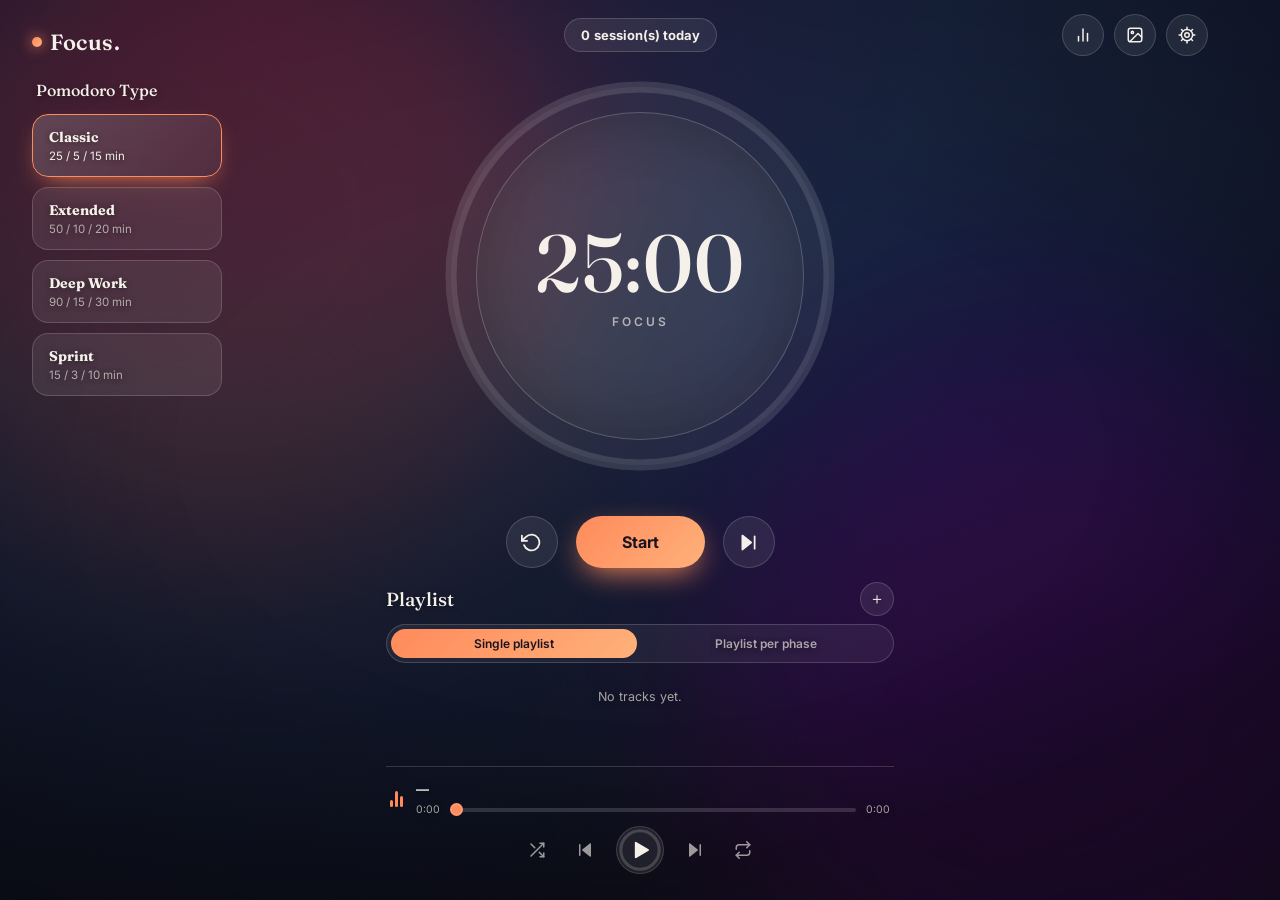
==== commit 9e9a5897: "logo" ====
--- a/index.html
+++ b/index.html
@@ -37,13 +37,13 @@
       <div class="session-badge"><span id="sessionCount">0</span> <span id="sessionLabel" data-i18n="sessionsToday">session(s) aujourd'hui</span></div>
       <div class="topbar-actions">
         <button id="statsBtn" class="icon-btn" data-i18n-title="statsBtnTitle" title="Statistiques">
-          <svg viewBox="0 0 24 24" fill="none" stroke="currentColor" stroke-width="1.8" stroke-linecap="round" stroke-linejoin="round"><line x1="18" y1="20" x2="18" y2="10"></line><line x1="12" y1="20" x2="12" y2="4"></line><line x1="6" y1="20" x2="6" y2="14"></line></svg>
+          <svg class="ic" viewBox="0 0 24 24" aria-hidden="true" focusable="false"><line x1="18" y1="20" x2="18" y2="10"></line><line x1="12" y1="20" x2="12" y2="4"></line><line x1="6" y1="20" x2="6" y2="14"></line></svg>
         </button>
         <button id="bgBtn" class="icon-btn" data-i18n-title="bgBtnTitle" title="Changer l'ambiance">
-          <svg viewBox="0 0 24 24" fill="none" stroke="currentColor" stroke-width="1.8" stroke-linecap="round" stroke-linejoin="round"><rect x="3" y="3" width="18" height="18" rx="3"></rect><circle cx="8.5" cy="8.5" r="1.5"></circle><path d="M21 15l-5-5L5 21"></path></svg>
+          <svg class="ic" viewBox="0 0 24 24" aria-hidden="true" focusable="false"><rect x="3" y="3" width="18" height="18" rx="3"></rect><circle cx="8.5" cy="8.5" r="1.5"></circle><path d="M21 15l-5-5L5 21"></path></svg>
         </button>
         <button id="settingsBtn" class="icon-btn" data-i18n-title="settingsBtnTitle" title="Réglages">
-          <svg viewBox="0 0 24 24" fill="none" stroke="currentColor" stroke-width="1.8" stroke-linecap="round" stroke-linejoin="round"><circle cx="12" cy="12" r="3"></circle><path d="M19.4 15a1.65 1.65 0 0 0 .33 1.82l.06.06a2 2 0 0 1 0 2.83 2 2 0 0 1-2.83 0l-.06-.06a1.65 1.65 0 0 0-1.82-.33 1.65 1.65 0 0 0-1 1.51V21a2 2 0 0 1-2 2 2 2 0 0 1-2-2v-.09A1.65 1.65 0 0 0 9 19.4a1.65 1.65 0 0 0-1.82.33l-.06.06a2 2 0 0 1-2.83 0 2 2 0 0 1 0-2.83l.06-.06a1.65 1.65 0 0 0 .33-1.82 1.65 1.65 0 0 0-1.51-1H3a2 2 0 0 1-2-2 2 2 0 0 1 2-2h.09A1.65 1.65 0 0 0 4.6 9a1.65 1.65 0 0 0-.33-1.82l-.06-.06a2 2 0 0 1 0-2.83 2 2 0 0 1 2.83 0l.06.06a1.65 1.65 0 0 0 1.82.33H9a1.65 1.65 0 0 0 1-1.51V3a2 2 0 0 1 2-2 2 2 0 0 1 2 2v.09a1.65 1.65 0 0 0 1 1.51 1.65 1.65 0 0 0 1.82-.33l.06-.06a2 2 0 0 1 2.83 0 2 2 0 0 1 0 2.83l-.06.06a1.65 1.65 0 0 0-.33 1.82V9a1.65 1.65 0 0 0 1.51 1H21a2 2 0 0 1 2 2 2 2 0 0 1-2 2h-.09a1.65 1.65 0 0 0-1.51 1z"></path></svg>
+          <svg class="ic" viewBox="0 0 24 24" aria-hidden="true" focusable="false"><circle cx="12" cy="12" r="7.5"></circle><circle cx="12" cy="12" r="3"></circle><path d="M12 1.5v3M12 19.5v3M22.5 12h-3M1.5 12h3M19.4 4.6l-2.1 2.1M4.6 19.4l2.1-2.1M19.4 19.4l-2.1-2.1M4.6 4.6l2.1 2.1"></path></svg>
         </button>
       </div>
     </header>
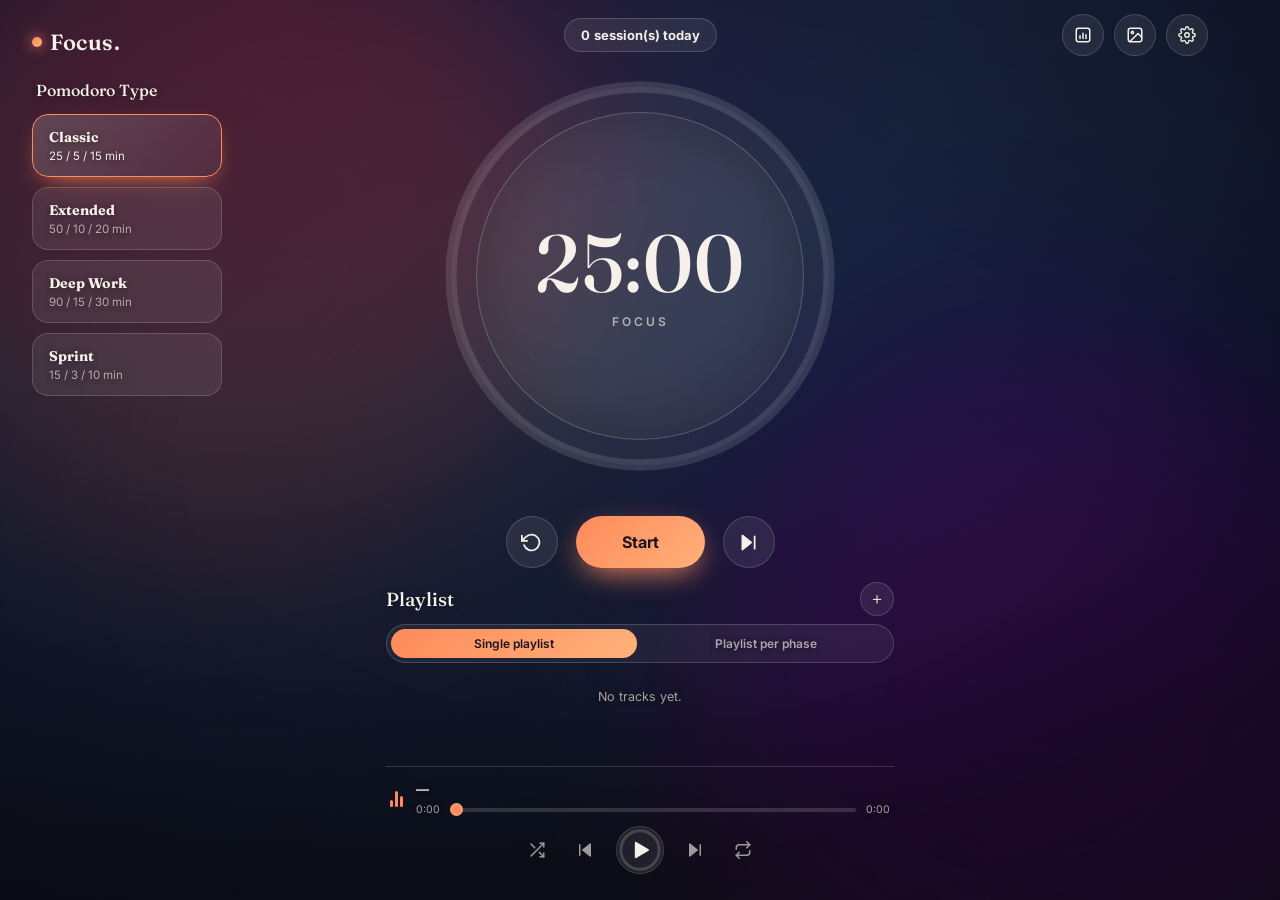
==== commit 80ab7807: "logo" ====
--- a/index.html
+++ b/index.html
@@ -37,13 +37,13 @@
       <div class="session-badge"><span id="sessionCount">0</span> <span id="sessionLabel" data-i18n="sessionsToday">session(s) aujourd'hui</span></div>
       <div class="topbar-actions">
         <button id="statsBtn" class="icon-btn" data-i18n-title="statsBtnTitle" title="Statistiques">
-          <svg class="ic" viewBox="0 0 24 24" aria-hidden="true" focusable="false"><line x1="18" y1="20" x2="18" y2="10"></line><line x1="12" y1="20" x2="12" y2="4"></line><line x1="6" y1="20" x2="6" y2="14"></line></svg>
+          <svg class="ic" viewBox="0 0 24 24" aria-hidden="true" focusable="false"><rect x="3" y="3" width="18" height="18" rx="3"></rect><path d="M8 16.5v-3.5M12 16.5v-7M16 16.5v-5"></path></svg>
         </button>
         <button id="bgBtn" class="icon-btn" data-i18n-title="bgBtnTitle" title="Changer l'ambiance">
           <svg class="ic" viewBox="0 0 24 24" aria-hidden="true" focusable="false"><rect x="3" y="3" width="18" height="18" rx="3"></rect><circle cx="8.5" cy="8.5" r="1.5"></circle><path d="M21 15l-5-5L5 21"></path></svg>
         </button>
         <button id="settingsBtn" class="icon-btn" data-i18n-title="settingsBtnTitle" title="Réglages">
-          <svg class="ic" viewBox="0 0 24 24" aria-hidden="true" focusable="false"><circle cx="12" cy="12" r="7.5"></circle><circle cx="12" cy="12" r="3"></circle><path d="M12 1.5v3M12 19.5v3M22.5 12h-3M1.5 12h3M19.4 4.6l-2.1 2.1M4.6 19.4l2.1-2.1M19.4 19.4l-2.1-2.1M4.6 4.6l2.1 2.1"></path></svg>
+          <svg class="ic ic-fine" viewBox="0 0 24 24" aria-hidden="true" focusable="false"><circle cx="12" cy="12" r="3"></circle><path d="M19.4 15a1.65 1.65 0 0 0 .33 1.82l.06.06a2 2 0 0 1 0 2.83 2 2 0 0 1-2.83 0l-.06-.06a1.65 1.65 0 0 0-1.82-.33 1.65 1.65 0 0 0-1 1.51V21a2 2 0 0 1-2 2 2 2 0 0 1-2-2v-.09A1.65 1.65 0 0 0 9 19.4a1.65 1.65 0 0 0-1.82.33l-.06.06a2 2 0 0 1-2.83 0 2 2 0 0 1 0-2.83l.06-.06a1.65 1.65 0 0 0 .33-1.82 1.65 1.65 0 0 0-1.51-1H3a2 2 0 0 1-2-2 2 2 0 0 1 2-2h.09A1.65 1.65 0 0 0 4.6 9a1.65 1.65 0 0 0-.33-1.82l-.06-.06a2 2 0 0 1 0-2.83 2 2 0 0 1 2.83 0l.06.06a1.65 1.65 0 0 0 1.82.33H9a1.65 1.65 0 0 0 1-1.51V3a2 2 0 0 1 2-2 2 2 0 0 1 2 2v.09a1.65 1.65 0 0 0 1 1.51 1.65 1.65 0 0 0 1.82-.33l.06-.06a2 2 0 0 1 2.83 0 2 2 0 0 1 0 2.83l-.06.06a1.65 1.65 0 0 0-.33 1.82V9a1.65 1.65 0 0 0 1.51 1H21a2 2 0 0 1 2 2 2 2 0 0 1-2 2h-.09a1.65 1.65 0 0 0-1.51 1z"></path></svg>
         </button>
       </div>
     </header>
--- a/style.css
+++ b/style.css
@@ -620,6 +620,8 @@
   stroke-linejoin: round;
 }
 .ic .ic-fill { fill: currentColor; }
+/* tracé allégé pour une icône très détaillée, qui s'empâterait à 2 px */
+.ic-fine { stroke-width: 1.8; }
 .ctrl-btn.secondary {
   display: flex;
   align-items: center;
